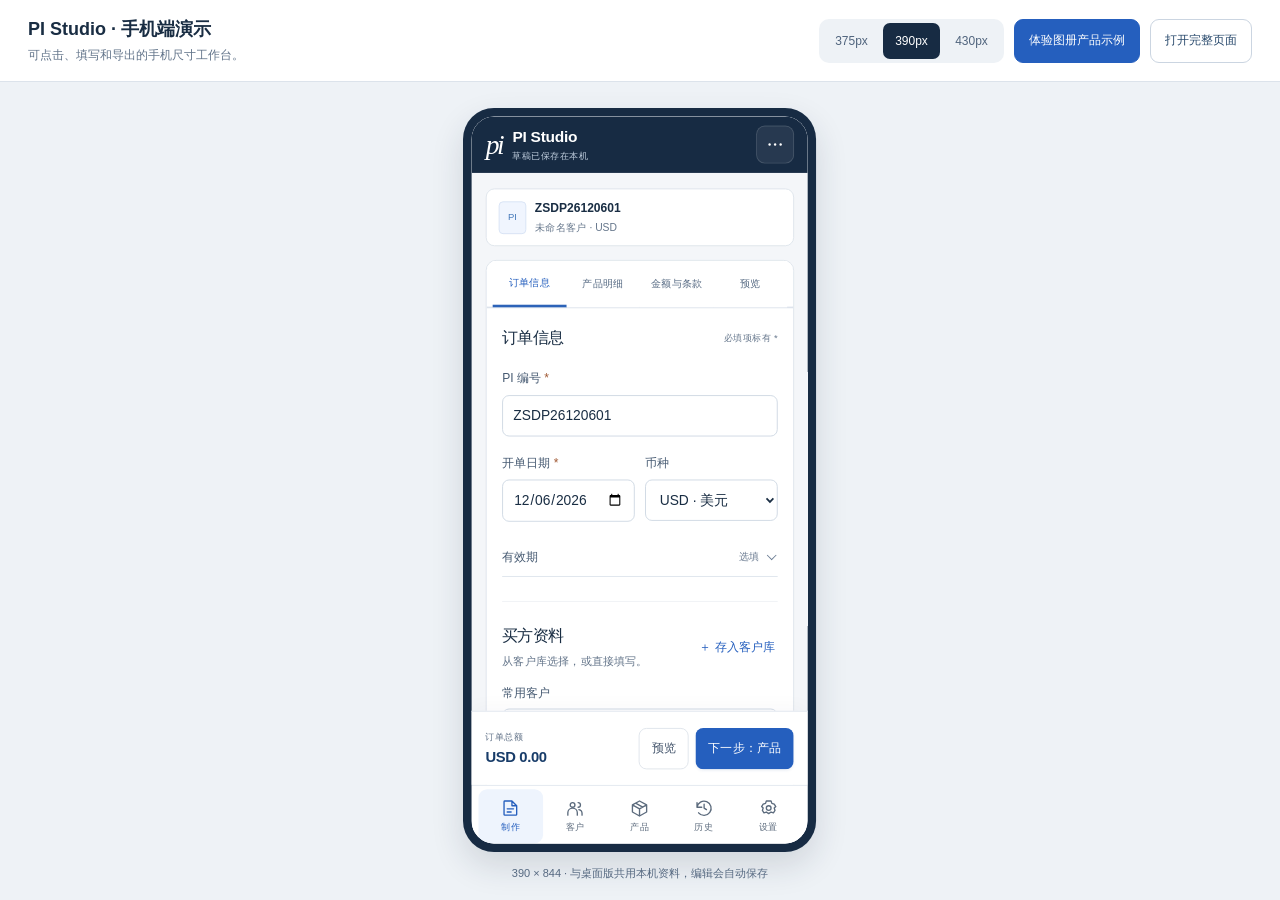
==== mobile-demo.html @ 08037b8c "Publish mobile PI studio with original template and local PDF save" ====
<!doctype html>
<html lang="zh-CN">
<head>
  <meta charset="utf-8">
  <meta name="viewport" content="width=device-width, initial-scale=1">
  <meta name="theme-color" content="#172b43">
  <title>PI Studio · 手机端演示</title>
  <link rel="icon" href="./favicon.svg" type="image/svg+xml">
  <style>
    *{box-sizing:border-box}html,body{margin:0;min-height:100%;font-family:-apple-system,BlinkMacSystemFont,"Segoe UI","PingFang SC","Microsoft YaHei",sans-serif;color:#192d43;background:#eef2f6}body{height:100dvh;display:flex;flex-direction:column}button,a{font:inherit;touch-action:manipulation}button{cursor:pointer}button:focus-visible,a:focus-visible{outline:3px solid #6c97d2;outline-offset:3px}header{display:flex;align-items:center;justify-content:space-between;gap:24px;background:white;border-bottom:1px solid #dce3eb;padding:17px 28px;flex-shrink:0}.title{min-width:0}h1{font-size:18px;line-height:1.4;margin:0;font-weight:650}.title p{font-size:12px;color:#62748a;margin:5px 0 0}.controls{display:flex;align-items:center;gap:10px;flex-wrap:wrap}.sizes{display:flex;padding:4px;border-radius:10px;background:#eef2f6;gap:3px}.sizes button{min-width:57px;min-height:36px;border:0;border-radius:7px;background:transparent;color:#50647d;font-size:12px;font-variant-numeric:tabular-nums}.sizes button[aria-pressed=true]{background:#172b43;color:white}.action{display:inline-flex;align-items:center;justify-content:center;min-height:44px;border-radius:9px;padding:10px 14px;border:1px solid #cbd5e1;background:white;color:#28496c;text-decoration:none;font-size:12px;white-space:nowrap}.action.primary{background:#255fbe;color:white;border-color:#255fbe}.stage{min-height:0;flex:1;display:flex;flex-direction:column;align-items:center;justify-content:center;padding:20px 24px 12px;overflow:auto}.device-space{position:relative;flex-shrink:0}.device{position:absolute;top:0;left:0;background:#172b43;padding:10px;border-radius:36px;transform-origin:top left;box-shadow:0 16px 38px #1c2b3d24}.device iframe{display:block;border:0;border-radius:26px;background:#f4f6f9}.caption{font-size:11px;color:#586c84;text-align:center;margin:13px 0 0;line-height:1.5;flex-shrink:0;font-variant-numeric:tabular-nums}#demo-message{position:fixed;bottom:20px;left:50%;transform:translateX(-50%);max-width:90vw;padding:12px 18px;background:#172b43;color:white;font-size:12px;border-radius:9px;z-index:2}button:active,.action:active{transform:translateY(1px)}[hidden]{display:none!important}@media(hover:hover){.action:hover{background:#f2f6fa}.action.primary:hover{background:#1d50a3}.sizes button:not([aria-pressed=true]):hover{background:#dce5f0}}@media(max-width:760px){header{align-items:flex-start;flex-direction:column;padding:16px;gap:12px}.controls{width:100%;gap:8px}.sizes button{min-width:46px;min-height:38px}.action{padding:10px;font-size:11px}.stage{padding:15px 12px 10px}.title p{font-size:11px}.caption{font-size:10px;max-width:300px}.device{box-shadow:0 10px 24px #1c2b3d20}}@media(prefers-reduced-motion:reduce){*{transition:none!important}}
  </style>
</head>
<body>
  <header>
    <div class="title"><h1>PI Studio · 手机端演示</h1><p>可点击、填写和导出的手机尺寸工作台。</p></div>
    <div class="controls">
      <div class="sizes" role="group" aria-label="手机屏幕宽度">
        <button data-size="375" aria-pressed="false">375px</button>
        <button data-size="390" aria-pressed="true">390px</button>
        <button data-size="430" aria-pressed="false">430px</button>
      </div>
      <button class="action primary" id="try-demo">体验图册产品示例</button>
      <a class="action" href="./index.html" target="_blank" rel="noopener">打开完整页面</a>
    </div>
  </header>
  <main class="stage" id="stage">
    <div class="device-space" id="device-space"><div class="device" id="device"><iframe id="phone-app" src="./index.html" title="PI Studio 手机端，可直接操作" width="390" height="844" allow="web-share"></iframe></div></div>
    <p class="caption" id="size-caption" role="status">390 × 844 · 与桌面版共用本机资料，编辑会自动保存</p>
  </main>
  <div id="demo-message" role="status" hidden></div>
  <script>
    (()=>{
      const frame=document.getElementById('phone-app'),device=document.getElementById('device'),space=document.getElementById('device-space'),stage=document.getElementById('stage'),caption=document.getElementById('size-caption');
      const sizes={375:812,390:844,430:932};let width=390,height=844,timer;
      function fit(){
        const style=getComputedStyle(stage),availableWidth=stage.clientWidth-parseFloat(style.paddingLeft)-parseFloat(style.paddingRight),availableHeight=stage.clientHeight-parseFloat(style.paddingTop)-parseFloat(style.paddingBottom)-42;
        const scale=Math.min(1,Math.max(.2,availableWidth/(width+20)),Math.max(.2,availableHeight/(height+20)));
        frame.style.width=width+'px';frame.style.height=height+'px';frame.width=width;frame.height=height;
        device.style.width=(width+20)+'px';device.style.height=(height+20)+'px';device.style.transform=`scale(${scale})`;
        space.style.width=((width+20)*scale)+'px';space.style.height=((height+20)*scale)+'px';
        caption.textContent=`${width} × ${height} · 与桌面版共用本机资料，编辑会自动保存`;
      }
      document.querySelectorAll('[data-size]').forEach(button=>button.addEventListener('click',()=>{
        width=Number(button.dataset.size);height=sizes[width];document.querySelectorAll('[data-size]').forEach(other=>other.setAttribute('aria-pressed',String(other===button)));fit();
      }));
      document.getElementById('try-demo').addEventListener('click',()=>{
        try{const button=frame.contentDocument?.getElementById('load-demo');if(!button)throw new Error('not ready');button.click();}
        catch(error){const message=document.getElementById('demo-message');message.textContent='请在手机界面右上角「更多」中选择「体验图册产品示例」。';message.hidden=false;clearTimeout(timer);timer=setTimeout(()=>message.hidden=true,5000);}
      });
      window.addEventListener('resize',fit);if(window.ResizeObserver)new ResizeObserver(fit).observe(stage);fit();
    })();
  </script>
</body>
</html>
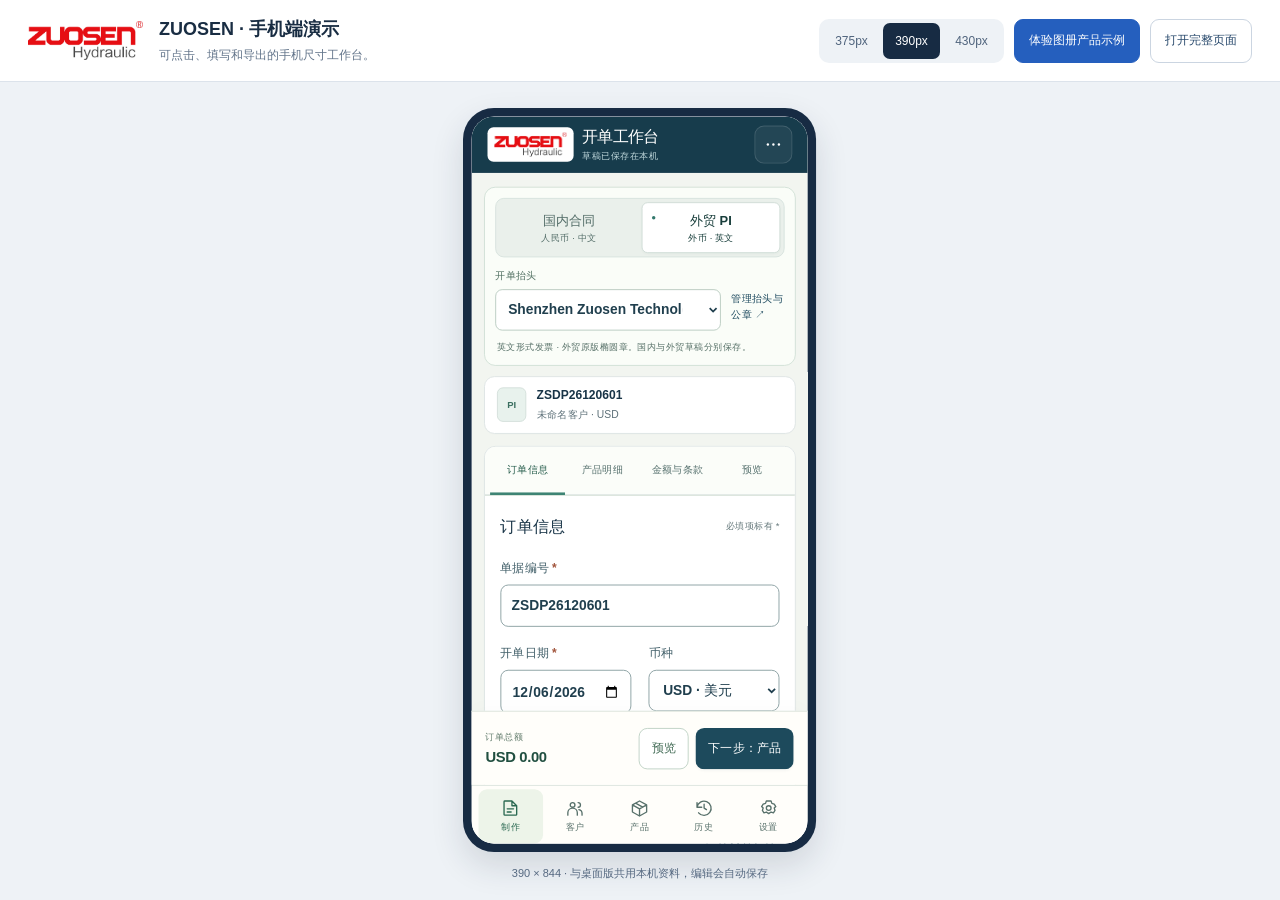
==== commit 6f2c6131: "Add domestic contracts and polish mobile workspace" ====
--- a/mobile-demo.html
+++ b/mobile-demo.html
@@ -4,15 +4,15 @@
   <meta charset="utf-8">
   <meta name="viewport" content="width=device-width, initial-scale=1">
   <meta name="theme-color" content="#172b43">
-  <title>PI Studio · 手机端演示</title>
-  <link rel="icon" href="./favicon.svg" type="image/svg+xml">
+  <title>ZUOSEN · 手机端演示</title>
+  <link rel="icon" href="./assets/zuosen-brand-square.jpg" type="image/jpeg">
   <style>
-    *{box-sizing:border-box}html,body{margin:0;min-height:100%;font-family:-apple-system,BlinkMacSystemFont,"Segoe UI","PingFang SC","Microsoft YaHei",sans-serif;color:#192d43;background:#eef2f6}body{height:100dvh;display:flex;flex-direction:column}button,a{font:inherit;touch-action:manipulation}button{cursor:pointer}button:focus-visible,a:focus-visible{outline:3px solid #6c97d2;outline-offset:3px}header{display:flex;align-items:center;justify-content:space-between;gap:24px;background:white;border-bottom:1px solid #dce3eb;padding:17px 28px;flex-shrink:0}.title{min-width:0}h1{font-size:18px;line-height:1.4;margin:0;font-weight:650}.title p{font-size:12px;color:#62748a;margin:5px 0 0}.controls{display:flex;align-items:center;gap:10px;flex-wrap:wrap}.sizes{display:flex;padding:4px;border-radius:10px;background:#eef2f6;gap:3px}.sizes button{min-width:57px;min-height:36px;border:0;border-radius:7px;background:transparent;color:#50647d;font-size:12px;font-variant-numeric:tabular-nums}.sizes button[aria-pressed=true]{background:#172b43;color:white}.action{display:inline-flex;align-items:center;justify-content:center;min-height:44px;border-radius:9px;padding:10px 14px;border:1px solid #cbd5e1;background:white;color:#28496c;text-decoration:none;font-size:12px;white-space:nowrap}.action.primary{background:#255fbe;color:white;border-color:#255fbe}.stage{min-height:0;flex:1;display:flex;flex-direction:column;align-items:center;justify-content:center;padding:20px 24px 12px;overflow:auto}.device-space{position:relative;flex-shrink:0}.device{position:absolute;top:0;left:0;background:#172b43;padding:10px;border-radius:36px;transform-origin:top left;box-shadow:0 16px 38px #1c2b3d24}.device iframe{display:block;border:0;border-radius:26px;background:#f4f6f9}.caption{font-size:11px;color:#586c84;text-align:center;margin:13px 0 0;line-height:1.5;flex-shrink:0;font-variant-numeric:tabular-nums}#demo-message{position:fixed;bottom:20px;left:50%;transform:translateX(-50%);max-width:90vw;padding:12px 18px;background:#172b43;color:white;font-size:12px;border-radius:9px;z-index:2}button:active,.action:active{transform:translateY(1px)}[hidden]{display:none!important}@media(hover:hover){.action:hover{background:#f2f6fa}.action.primary:hover{background:#1d50a3}.sizes button:not([aria-pressed=true]):hover{background:#dce5f0}}@media(max-width:760px){header{align-items:flex-start;flex-direction:column;padding:16px;gap:12px}.controls{width:100%;gap:8px}.sizes button{min-width:46px;min-height:38px}.action{padding:10px;font-size:11px}.stage{padding:15px 12px 10px}.title p{font-size:11px}.caption{font-size:10px;max-width:300px}.device{box-shadow:0 10px 24px #1c2b3d20}}@media(prefers-reduced-motion:reduce){*{transition:none!important}}
+    *{box-sizing:border-box}html,body{margin:0;min-height:100%;font-family:-apple-system,BlinkMacSystemFont,"Segoe UI","PingFang SC","Microsoft YaHei",sans-serif;color:#192d43;background:#eef2f6}body{height:100dvh;display:flex;flex-direction:column}button,a{font:inherit;touch-action:manipulation}button{cursor:pointer}button:focus-visible,a:focus-visible{outline:3px solid #6c97d2;outline-offset:3px}header{display:flex;align-items:center;justify-content:space-between;gap:24px;background:white;border-bottom:1px solid #dce3eb;padding:17px 28px;flex-shrink:0}.title{min-width:0;display:grid;grid-template-columns:115px minmax(0,1fr);gap:0 16px;align-items:center}.title>img{grid-row:span 2;object-fit:contain}.title p{grid-column:2}h1{font-size:18px;line-height:1.4;margin:0;font-weight:650}.title p{font-size:12px;color:#62748a;margin:5px 0 0}.controls{display:flex;align-items:center;gap:10px;flex-wrap:wrap}.sizes{display:flex;padding:4px;border-radius:10px;background:#eef2f6;gap:3px}.sizes button{min-width:57px;min-height:36px;border:0;border-radius:7px;background:transparent;color:#50647d;font-size:12px;font-variant-numeric:tabular-nums}.sizes button[aria-pressed=true]{background:#172b43;color:white}.action{display:inline-flex;align-items:center;justify-content:center;min-height:44px;border-radius:9px;padding:10px 14px;border:1px solid #cbd5e1;background:white;color:#28496c;text-decoration:none;font-size:12px;white-space:nowrap}.action.primary{background:#255fbe;color:white;border-color:#255fbe}.stage{min-height:0;flex:1;display:flex;flex-direction:column;align-items:center;justify-content:center;padding:20px 24px 12px;overflow:auto}.device-space{position:relative;flex-shrink:0}.device{position:absolute;top:0;left:0;background:#172b43;padding:10px;border-radius:36px;transform-origin:top left;box-shadow:0 16px 38px #1c2b3d24}.device iframe{display:block;border:0;border-radius:26px;background:#f4f6f9}.caption{font-size:11px;color:#586c84;text-align:center;margin:13px 0 0;line-height:1.5;flex-shrink:0;font-variant-numeric:tabular-nums}#demo-message{position:fixed;bottom:20px;left:50%;transform:translateX(-50%);max-width:90vw;padding:12px 18px;background:#172b43;color:white;font-size:12px;border-radius:9px;z-index:2}button:active,.action:active{transform:translateY(1px)}[hidden]{display:none!important}@media(hover:hover){.action:hover{background:#f2f6fa}.action.primary:hover{background:#1d50a3}.sizes button:not([aria-pressed=true]):hover{background:#dce5f0}}@media(max-width:760px){header{align-items:flex-start;flex-direction:column;padding:16px;gap:12px}.controls{width:100%;gap:8px}.sizes button{min-width:46px;min-height:38px}.action{padding:10px;font-size:11px}.stage{padding:15px 12px 10px}.title p{font-size:11px}.caption{font-size:10px;max-width:300px}.device{box-shadow:0 10px 24px #1c2b3d20}}@media(prefers-reduced-motion:reduce){*{transition:none!important}}
   </style>
 </head>
 <body>
   <header>
-    <div class="title"><h1>PI Studio · 手机端演示</h1><p>可点击、填写和导出的手机尺寸工作台。</p></div>
+    <div class="title"><img width="115" height="40" src="./assets/zuosen-logo.jpeg" alt="ZUOSEN Hydraulic"><h1>ZUOSEN · 手机端演示</h1><p>可点击、填写和导出的手机尺寸工作台。</p></div>
     <div class="controls">
       <div class="sizes" role="group" aria-label="手机屏幕宽度">
         <button data-size="375" aria-pressed="false">375px</button>
@@ -24,7 +24,7 @@
     </div>
   </header>
   <main class="stage" id="stage">
-    <div class="device-space" id="device-space"><div class="device" id="device"><iframe id="phone-app" src="./index.html" title="PI Studio 手机端，可直接操作" width="390" height="844" allow="web-share"></iframe></div></div>
+    <div class="device-space" id="device-space"><div class="device" id="device"><iframe id="phone-app" src="./index.html?v=20261009-2" title="PI Studio 手机端，可直接操作" width="390" height="844" allow="web-share"></iframe></div></div>
     <p class="caption" id="size-caption" role="status">390 × 844 · 与桌面版共用本机资料，编辑会自动保存</p>
   </main>
   <div id="demo-message" role="status" hidden></div>
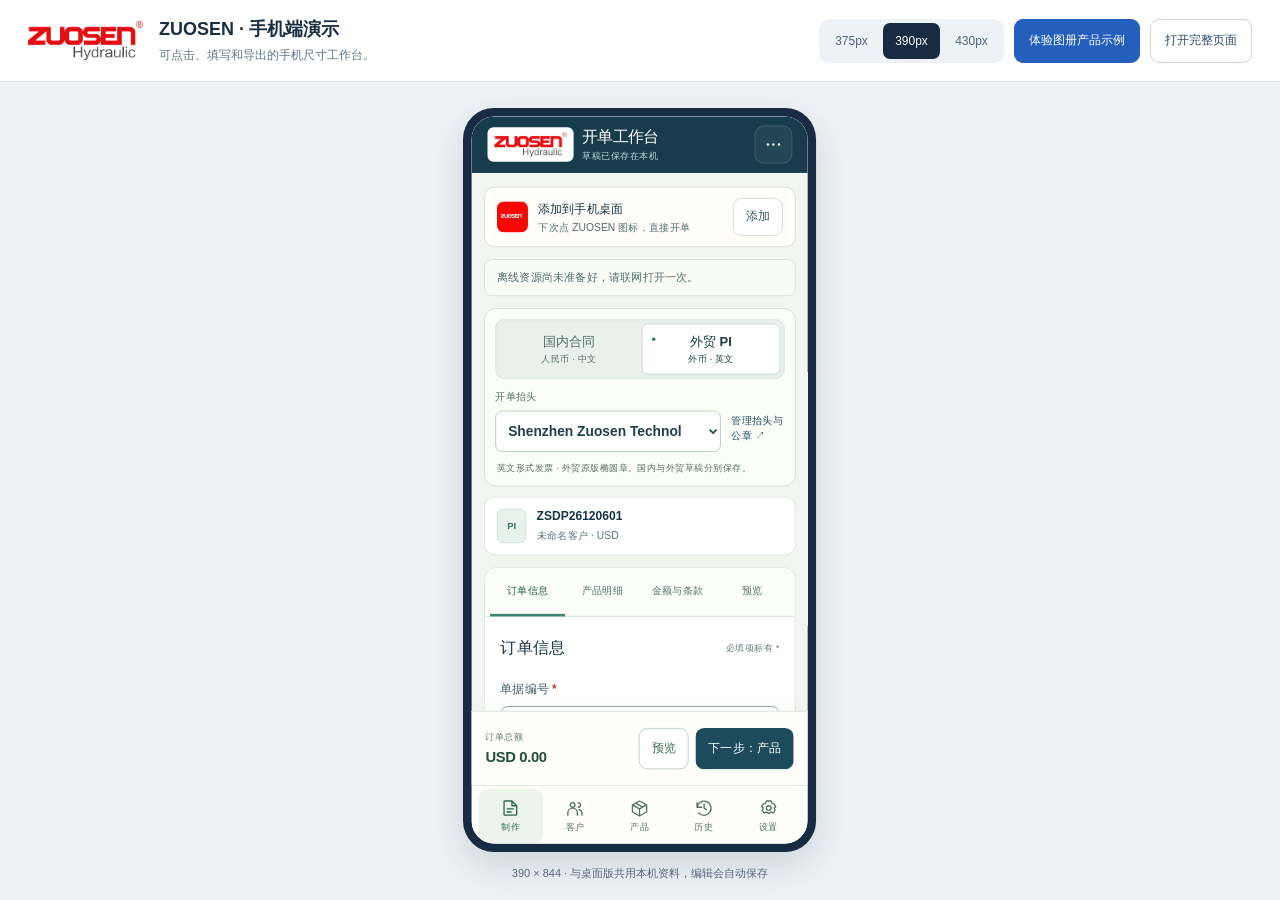
==== commit 4d6c2313: "Add phone home screen installation and complete offline PI support" ====
--- a/mobile-demo.html
+++ b/mobile-demo.html
@@ -4,6 +4,9 @@
   <meta charset="utf-8">
   <meta name="viewport" content="width=device-width, initial-scale=1">
   <meta name="theme-color" content="#172b43">
+  <link rel="manifest" href="./manifest.webmanifest">
+  <link rel="apple-touch-icon" sizes="180x180" href="./assets/apple-touch-icon.png">
+  <script defer src="./offline.js?v=20261009-3"></script>
   <title>ZUOSEN · 手机端演示</title>
   <link rel="icon" href="./assets/zuosen-brand-square.jpg" type="image/jpeg">
   <style>
@@ -24,7 +27,7 @@
     </div>
   </header>
   <main class="stage" id="stage">
-    <div class="device-space" id="device-space"><div class="device" id="device"><iframe id="phone-app" src="./index.html?v=20261009-2" title="PI Studio 手机端，可直接操作" width="390" height="844" allow="web-share"></iframe></div></div>
+    <div class="device-space" id="device-space"><div class="device" id="device"><iframe id="phone-app" src="./index.html?v=20261009-3" title="PI Studio 手机端，可直接操作" width="390" height="844" allow="web-share"></iframe></div></div>
     <p class="caption" id="size-caption" role="status">390 × 844 · 与桌面版共用本机资料，编辑会自动保存</p>
   </main>
   <div id="demo-message" role="status" hidden></div>
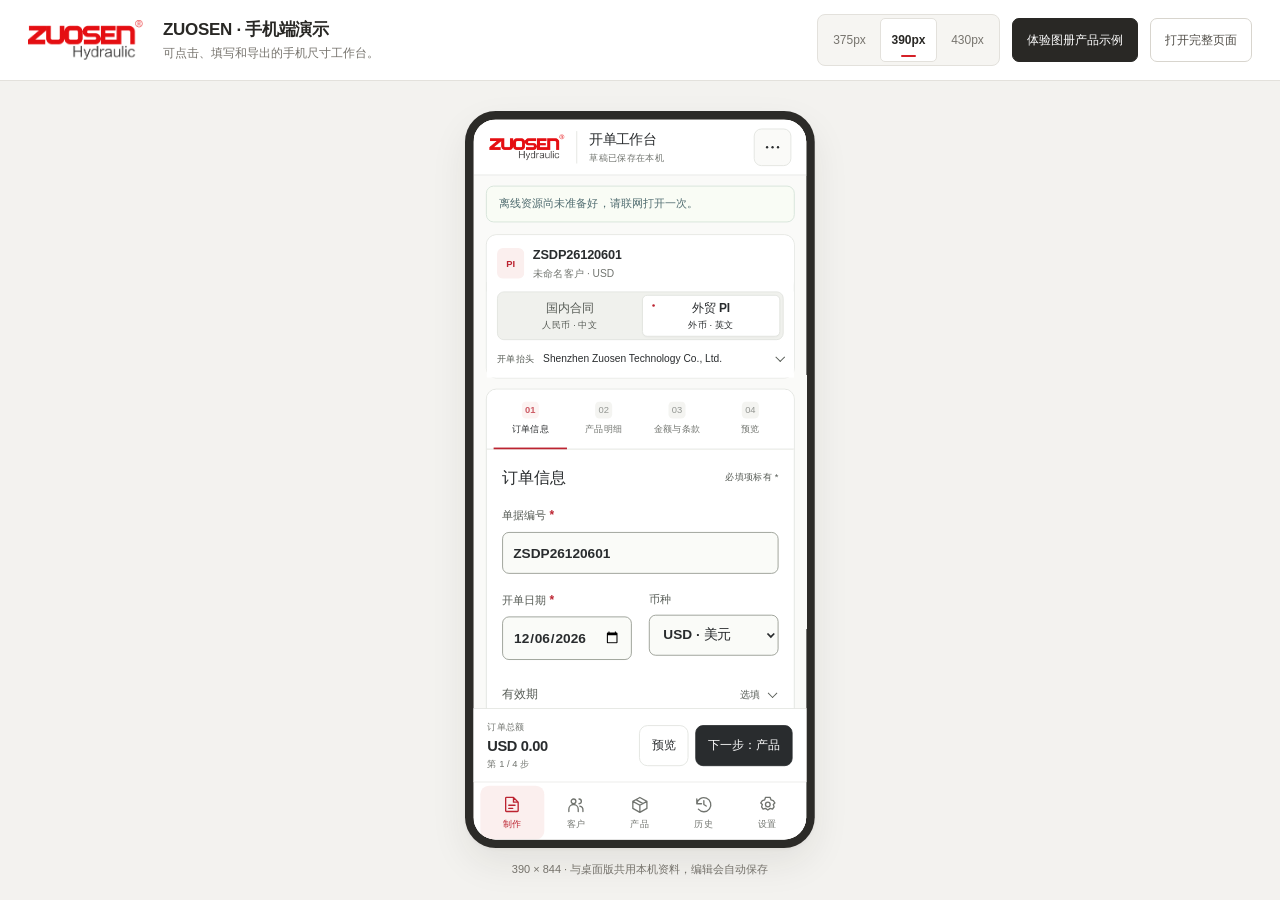
==== commit dd5f5f91: "Polish mobile invoice workspace and refresh offline UI assets" ====
--- a/mobile-demo.html
+++ b/mobile-demo.html
@@ -3,19 +3,75 @@
 <head>
   <meta charset="utf-8">
   <meta name="viewport" content="width=device-width, initial-scale=1">
-  <meta name="theme-color" content="#172b43">
+  <meta name="theme-color" content="#faf9f6">
   <link rel="manifest" href="./manifest.webmanifest">
   <link rel="apple-touch-icon" sizes="180x180" href="./assets/apple-touch-icon.png">
-  <script defer src="./offline.js?v=20261009-3"></script>
+  <script defer src="./offline.js?v=20261011-1"></script>
   <title>ZUOSEN · 手机端演示</title>
   <link rel="icon" href="./assets/zuosen-brand-square.jpg" type="image/jpeg">
   <style>
-    *{box-sizing:border-box}html,body{margin:0;min-height:100%;font-family:-apple-system,BlinkMacSystemFont,"Segoe UI","PingFang SC","Microsoft YaHei",sans-serif;color:#192d43;background:#eef2f6}body{height:100dvh;display:flex;flex-direction:column}button,a{font:inherit;touch-action:manipulation}button{cursor:pointer}button:focus-visible,a:focus-visible{outline:3px solid #6c97d2;outline-offset:3px}header{display:flex;align-items:center;justify-content:space-between;gap:24px;background:white;border-bottom:1px solid #dce3eb;padding:17px 28px;flex-shrink:0}.title{min-width:0;display:grid;grid-template-columns:115px minmax(0,1fr);gap:0 16px;align-items:center}.title>img{grid-row:span 2;object-fit:contain}.title p{grid-column:2}h1{font-size:18px;line-height:1.4;margin:0;font-weight:650}.title p{font-size:12px;color:#62748a;margin:5px 0 0}.controls{display:flex;align-items:center;gap:10px;flex-wrap:wrap}.sizes{display:flex;padding:4px;border-radius:10px;background:#eef2f6;gap:3px}.sizes button{min-width:57px;min-height:36px;border:0;border-radius:7px;background:transparent;color:#50647d;font-size:12px;font-variant-numeric:tabular-nums}.sizes button[aria-pressed=true]{background:#172b43;color:white}.action{display:inline-flex;align-items:center;justify-content:center;min-height:44px;border-radius:9px;padding:10px 14px;border:1px solid #cbd5e1;background:white;color:#28496c;text-decoration:none;font-size:12px;white-space:nowrap}.action.primary{background:#255fbe;color:white;border-color:#255fbe}.stage{min-height:0;flex:1;display:flex;flex-direction:column;align-items:center;justify-content:center;padding:20px 24px 12px;overflow:auto}.device-space{position:relative;flex-shrink:0}.device{position:absolute;top:0;left:0;background:#172b43;padding:10px;border-radius:36px;transform-origin:top left;box-shadow:0 16px 38px #1c2b3d24}.device iframe{display:block;border:0;border-radius:26px;background:#f4f6f9}.caption{font-size:11px;color:#586c84;text-align:center;margin:13px 0 0;line-height:1.5;flex-shrink:0;font-variant-numeric:tabular-nums}#demo-message{position:fixed;bottom:20px;left:50%;transform:translateX(-50%);max-width:90vw;padding:12px 18px;background:#172b43;color:white;font-size:12px;border-radius:9px;z-index:2}button:active,.action:active{transform:translateY(1px)}[hidden]{display:none!important}@media(hover:hover){.action:hover{background:#f2f6fa}.action.primary:hover{background:#1d50a3}.sizes button:not([aria-pressed=true]):hover{background:#dce5f0}}@media(max-width:760px){header{align-items:flex-start;flex-direction:column;padding:16px;gap:12px}.controls{width:100%;gap:8px}.sizes button{min-width:46px;min-height:38px}.action{padding:10px;font-size:11px}.stage{padding:15px 12px 10px}.title p{font-size:11px}.caption{font-size:10px;max-width:300px}.device{box-shadow:0 10px 24px #1c2b3d20}}@media(prefers-reduced-motion:reduce){*{transition:none!important}}
+    :root {
+      --paper: #fff;
+      --canvas: #f3f2ef;
+      --ink: #292825;
+      --muted: #77746e;
+      --line: #e3e1dc;
+      --soft: #f6f5f2;
+      --brand: #d52027;
+    }
+    * { box-sizing: border-box; }
+    html, body { margin: 0; min-height: 100%; font-family: -apple-system, BlinkMacSystemFont, "Segoe UI", "PingFang SC", "Microsoft YaHei", sans-serif; color: var(--ink); background: var(--canvas); }
+    body { height: 100dvh; display: flex; flex-direction: column; }
+    ::selection { color: var(--ink); background: #eee4df; }
+    button, a { font: inherit; touch-action: manipulation; -webkit-tap-highlight-color: transparent; }
+    button { cursor: pointer; }
+    button:focus-visible, a:focus-visible { outline: 3px solid #8a7564; outline-offset: 3px; }
+    header { display: flex; align-items: center; justify-content: space-between; gap: 24px; background: var(--paper); border-bottom: 1px solid var(--line); padding: 14px 28px; flex-shrink: 0; }
+    .title { min-width: 0; display: grid; grid-template-columns: 115px minmax(0, 1fr); gap: 0 20px; align-items: center; }
+    .title > img { grid-row: span 2; object-fit: contain; }
+    .title p { grid-column: 2; }
+    h1 { font-size: 17px; line-height: 1.4; margin: 0; font-weight: 650; letter-spacing: -.3px; }
+    .title p { font-size: 12px; color: var(--muted); margin: 4px 0 0; }
+    .controls { display: flex; align-items: center; gap: 12px; flex-wrap: wrap; }
+    .sizes { display: flex; padding: 3px; border: 1px solid var(--line); border-radius: 8px; background: var(--soft); gap: 2px; }
+    .sizes button { position: relative; min-width: 57px; min-height: 44px; border: 1px solid transparent; border-radius: 5px; background: transparent; color: var(--muted); font-size: 12px; font-variant-numeric: tabular-nums; transition: background-color 140ms ease, color 140ms ease; }
+    .sizes button[aria-pressed=true] { border-color: var(--line); background: var(--paper); color: var(--ink); font-weight: 600; }
+    .sizes button[aria-pressed=true]::after { content: ""; position: absolute; right: 20px; bottom: 4px; left: 20px; height: 2px; border-radius: 1px; background: var(--brand); }
+    .action { display: inline-flex; align-items: center; justify-content: center; min-height: 44px; border-radius: 7px; padding: 10px 14px; border: 1px solid #d8d5ce; background: var(--paper); color: #514e48; text-decoration: none; font-size: 12px; font-weight: 550; white-space: nowrap; transition: background-color 140ms ease, border-color 140ms ease; }
+    .action.primary { background: var(--ink); color: var(--paper); border-color: var(--ink); }
+    .stage { min-height: 0; flex: 1; display: flex; flex-direction: column; align-items: center; justify-content: center; padding: 24px 24px 16px; overflow: auto; }
+    .device-space { position: relative; flex-shrink: 0; }
+    .device { position: absolute; top: 0; left: 0; background: #2c2b28; padding: 10px; border-radius: 36px; transform-origin: top left; box-shadow: 0 2px 4px #27241f0a, 0 18px 44px #27241f14; }
+    .device iframe { display: block; border: 0; border-radius: 26px; background: var(--soft); }
+    .caption { font-size: 11px; color: var(--muted); text-align: center; margin: 13px 0 0; line-height: 1.5; flex-shrink: 0; font-variant-numeric: tabular-nums; }
+    #demo-message { position: fixed; bottom: 20px; left: 50%; transform: translateX(-50%); max-width: 90vw; padding: 12px 18px; background: var(--ink); color: var(--paper); font-size: 12px; border-radius: 8px; z-index: 2; }
+    button:active, .action:active { transform: translateY(1px); }
+    [hidden] { display: none !important; }
+    @media (hover: hover) and (pointer: fine) {
+      .action:hover { background: var(--soft); border-color: #bab6ad; }
+      .action.primary:hover { background: #44413c; border-color: #44413c; }
+      .sizes button:not([aria-pressed=true]):hover { background: #ebe9e3; color: var(--ink); }
+    }
+    @media (max-width: 760px) {
+      header { align-items: flex-start; flex-direction: column; padding: 16px; gap: 12px; }
+      .title { gap: 0 16px; }
+      .controls { width: 100%; gap: 8px; }
+      .sizes button { min-width: 46px; }
+      .sizes button[aria-pressed=true]::after { right: 16px; left: 16px; }
+      .action { padding: 10px; font-size: 11px; }
+      .stage { padding: 16px 12px 12px; }
+      .title p { font-size: 11px; }
+      .caption { max-width: 300px; }
+      .device { box-shadow: 0 2px 4px #27241f0a, 0 10px 24px #27241f14; }
+    }
+    @media (prefers-reduced-motion: reduce) {
+      * { transition: none !important; }
+    }
   </style>
 </head>
 <body>
   <header>
-    <div class="title"><img width="115" height="40" src="./assets/zuosen-logo.jpeg" alt="ZUOSEN Hydraulic"><h1>ZUOSEN · 手机端演示</h1><p>可点击、填写和导出的手机尺寸工作台。</p></div>
+    <div class="title"><img width="115" height="40" src="./assets/zuosen-logo-transparent.png" alt="ZUOSEN Hydraulic"><h1>ZUOSEN · 手机端演示</h1><p>可点击、填写和导出的手机尺寸工作台。</p></div>
     <div class="controls">
       <div class="sizes" role="group" aria-label="手机屏幕宽度">
         <button data-size="375" aria-pressed="false">375px</button>
@@ -27,7 +83,7 @@
     </div>
   </header>
   <main class="stage" id="stage">
-    <div class="device-space" id="device-space"><div class="device" id="device"><iframe id="phone-app" src="./index.html?v=20261009-3" title="PI Studio 手机端，可直接操作" width="390" height="844" allow="web-share"></iframe></div></div>
+    <div class="device-space" id="device-space"><div class="device" id="device"><iframe id="phone-app" src="./index.html?v=20261011-1" title="PI Studio 手机端，可直接操作" width="390" height="844" allow="web-share"></iframe></div></div>
     <p class="caption" id="size-caption" role="status">390 × 844 · 与桌面版共用本机资料，编辑会自动保存</p>
   </main>
   <div id="demo-message" role="status" hidden></div>
